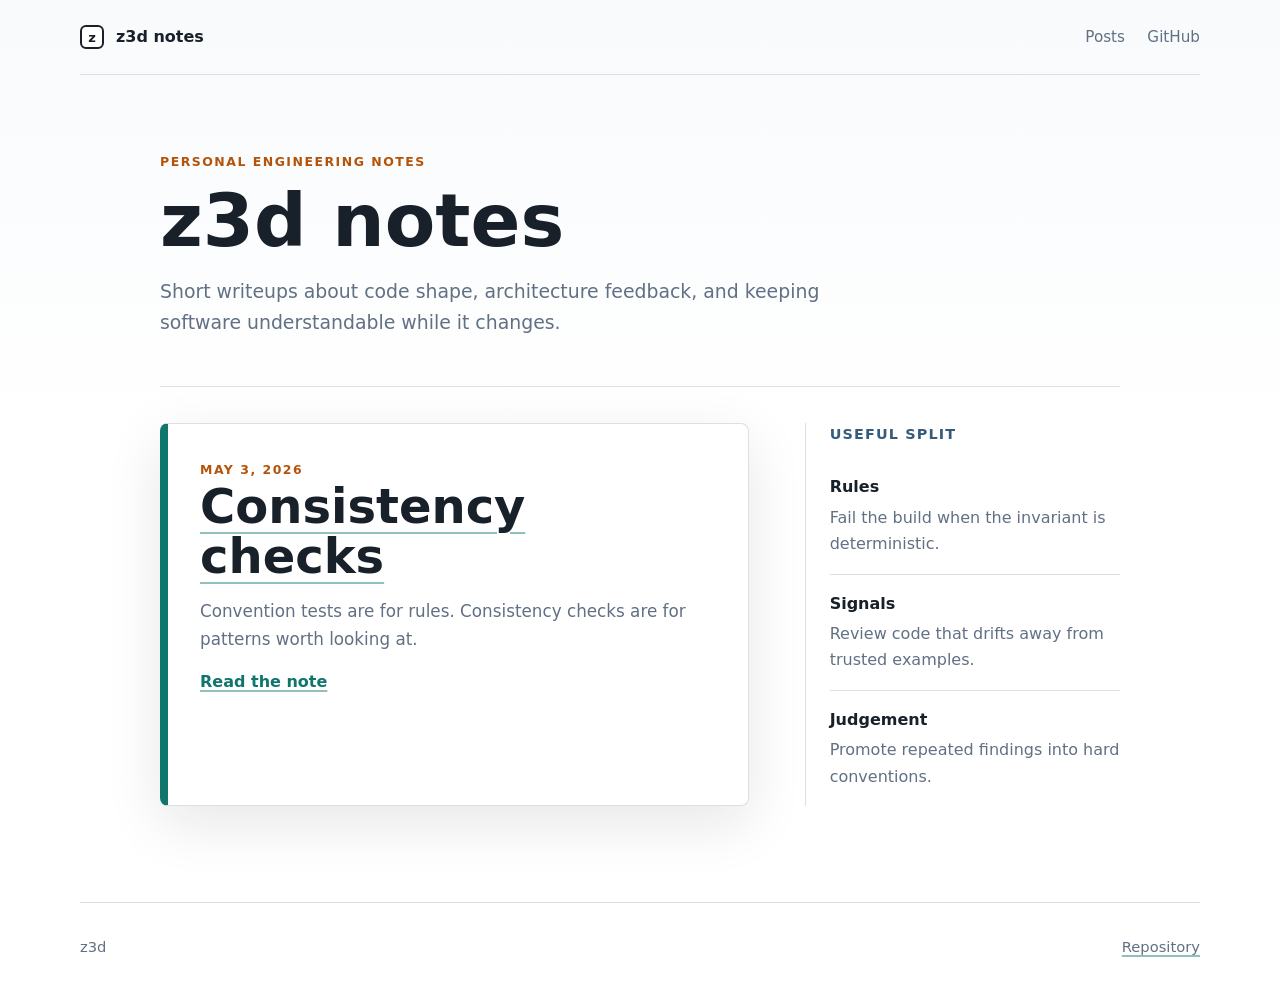
==== site/index.html @ fe7504e4 "Polish blog layout" ====
<!doctype html>
<html lang="en">
<head>
  <meta charset="utf-8">
  <meta name="viewport" content="width=device-width, initial-scale=1">
  <title>z3d notes</title>
  <meta name="description" content="Short personal engineering notes from z3d.">
  <link rel="canonical" href="https://z3d.github.io/blog/">
  <link rel="stylesheet" href="styles.css">
</head>
<body>
  <header class="site-header">
    <a class="brand" href="./" aria-label="z3d notes home">
      <span class="brand-mark" aria-hidden="true">z</span>
      <span>z3d notes</span>
    </a>
    <nav class="site-nav" aria-label="Primary">
      <a href="./" aria-current="page">Posts</a>
      <a href="https://github.com/z3d/blog">GitHub</a>
    </nav>
  </header>

  <main>
    <section class="home-intro">
      <p class="eyebrow">Personal engineering notes</p>
      <h1>z3d notes</h1>
      <p>
        Short writeups about code shape, architecture feedback, and keeping software understandable while it changes.
      </p>
    </section>

    <section class="feature-layout" aria-labelledby="latest-title">
      <article class="post-card">
        <time class="post-meta" datetime="2026-05-03">May 3, 2026</time>
        <h2 id="latest-title">
          <a href="consistency-checks/">Consistency checks</a>
        </h2>
        <p>
          Convention tests are for rules. Consistency checks are for patterns worth looking at.
        </p>
        <a class="read-link" href="consistency-checks/">Read the note</a>
      </article>

      <aside class="signal-panel" aria-label="Consistency check split">
        <p class="signal-heading">Useful split</p>
        <dl class="signal-list">
          <div>
            <dt>Rules</dt>
            <dd>Fail the build when the invariant is deterministic.</dd>
          </div>
          <div>
            <dt>Signals</dt>
            <dd>Review code that drifts away from trusted examples.</dd>
          </div>
          <div>
            <dt>Judgement</dt>
            <dd>Promote repeated findings into hard conventions.</dd>
          </div>
        </dl>
      </aside>
    </section>
  </main>

  <footer class="site-footer">
    <span>z3d</span>
    <a href="https://github.com/z3d/blog">Repository</a>
  </footer>
</body>
</html>
---- site/styles.css ----
:root {
  color-scheme: light;
  --bg: #f8fafc;
  --paper: #ffffff;
  --ink: #18202a;
  --muted: #617083;
  --line: #d8e0e8;
  --teal: #0f766e;
  --rust: #b45309;
  --gold: #b7791f;
  --blue: #355c7d;
  --soft-teal: #e4f7f4;
  --soft-rust: #fff1e7;
  --shadow: 0 18px 56px rgb(15 23 42 / 10%);
}

* {
  box-sizing: border-box;
}

html {
  background: var(--bg);
}

body {
  margin: 0;
  background: linear-gradient(180deg, var(--bg) 0%, #ffffff 44%);
  color: var(--ink);
  font-family: ui-sans-serif, system-ui, -apple-system, BlinkMacSystemFont, "Segoe UI", sans-serif;
  line-height: 1.65;
}

a {
  color: inherit;
  text-decoration-color: rgb(15 118 110 / 46%);
  text-decoration-thickness: 2px;
  text-underline-offset: 0.18em;
}

a:hover {
  color: var(--teal);
}

.site-header,
.site-footer {
  width: min(1120px, calc(100% - 32px));
  margin: 0 auto;
}

.site-header {
  display: flex;
  align-items: center;
  justify-content: space-between;
  gap: 1rem;
  padding: 24px 0;
  border-bottom: 1px solid var(--line);
}

.brand {
  display: inline-flex;
  align-items: center;
  gap: 0.75rem;
  color: var(--ink);
  font-weight: 800;
  text-decoration: none;
}

.brand-mark {
  display: grid;
  width: 24px;
  height: 24px;
  place-items: center;
  border: 2px solid var(--ink);
  border-radius: 6px;
  background: var(--paper);
  font-size: 0.82rem;
  line-height: 1;
}

.site-nav {
  display: flex;
  align-items: center;
  gap: 1.4rem;
  color: var(--muted);
  font-size: 0.95rem;
}

.site-nav a {
  text-decoration: none;
}

.home-intro,
.feature-layout {
  width: min(960px, calc(100% - 32px));
  margin: 0 auto;
}

.home-intro {
  padding: 4.8rem 0 3rem;
}

.eyebrow,
.post-meta {
  margin: 0 0 0.85rem;
  color: var(--rust);
  font-size: 0.78rem;
  font-weight: 850;
  letter-spacing: 0.12em;
  text-transform: uppercase;
}

.home-intro h1,
.article h1 {
  margin: 0;
  font-size: 4.6rem;
  font-weight: 850;
  line-height: 0.96;
  letter-spacing: 0;
}

.home-intro p:not(.eyebrow),
.dek {
  max-width: 62ch;
  margin: 1.2rem 0 0;
  color: var(--muted);
  font-size: 1.18rem;
}

.feature-layout {
  display: grid;
  grid-template-columns: minmax(0, 1.4fr) minmax(260px, 0.75fr);
  gap: 3.5rem;
  padding: 2.2rem 0 6rem;
  border-top: 1px solid var(--line);
}

.post-card {
  padding: 2rem;
  border: 1px solid var(--line);
  border-left: 8px solid var(--teal);
  border-radius: 8px;
  background: var(--paper);
  box-shadow: var(--shadow);
}

.post-card h2 {
  max-width: 16ch;
  margin: 0;
  font-size: 3rem;
  line-height: 1.04;
  letter-spacing: 0;
}

.post-card p {
  max-width: 58ch;
  margin: 1rem 0 0;
  color: var(--muted);
  font-size: 1.05rem;
}

.read-link,
.back-link {
  display: inline-block;
  margin-top: 1rem;
  color: var(--teal);
  font-weight: 850;
}

.back-link {
  margin: 0 0 2rem;
}

.signal-panel {
  align-self: stretch;
  padding-left: 1.5rem;
  border-left: 1px solid var(--line);
}

.signal-heading {
  margin: 0 0 0.75rem;
  color: var(--blue);
  font-size: 0.9rem;
  font-weight: 850;
  letter-spacing: 0.08em;
  text-transform: uppercase;
}

.signal-list {
  margin: 0;
}

.signal-list div {
  padding: 1rem 0;
  border-top: 1px solid var(--line);
}

.signal-list div:first-child {
  border-top: 0;
}

.signal-list dt {
  color: var(--ink);
  font-weight: 850;
}

.signal-list dd {
  margin: 0.25rem 0 0;
  color: var(--muted);
}

.article-shell {
  width: min(760px, calc(100% - 32px));
  margin: 0 auto;
  padding: 3rem 0 5.5rem;
}

.article-header {
  margin-bottom: 2.2rem;
}

.article h1 {
  max-width: 9ch;
  font-size: 4rem;
}

.article h2 {
  margin: 2.5rem 0 0.75rem;
  font-size: 1.65rem;
  line-height: 1.2;
  letter-spacing: 0;
}

.article h3 {
  margin: 1.6rem 0 0.5rem;
  font-size: 1.15rem;
}

.article p,
.article li {
  font-size: 1.04rem;
}

.article p,
.article ul,
.article ol,
.article blockquote,
.article pre {
  max-width: 68ch;
}

.article blockquote {
  margin: 1.8rem 0;
  padding: 1rem 1.2rem;
  border-left: 6px solid var(--rust);
  background: var(--soft-rust);
  color: #59200f;
  font-size: 1.12rem;
  font-weight: 750;
}

.article code {
  padding: 0.08rem 0.25rem;
  border-radius: 4px;
  background: var(--soft-teal);
  color: #064e48;
  font-family: ui-monospace, "SFMono-Regular", Consolas, monospace;
  font-size: 0.92em;
}

.article pre {
  overflow-x: auto;
  padding: 1rem;
  border-radius: 8px;
  background: #15212c;
  color: #ecfeff;
}

.article pre code {
  padding: 0;
  background: transparent;
  color: inherit;
}

.article-visual {
  display: grid;
  grid-template-columns: repeat(3, minmax(0, 1fr));
  gap: 10px;
  margin: 0 0 2.5rem;
  padding: 14px;
  border: 1px solid var(--line);
  border-radius: 8px;
  background:
    linear-gradient(90deg, rgb(15 118 110 / 8%) 1px, transparent 1px),
    linear-gradient(180deg, rgb(180 83 9 / 9%) 1px, transparent 1px),
    #fffdf8;
  background-size: 28px 28px;
}

.loop-node {
  display: grid;
  min-height: 96px;
  place-items: center;
  padding: 1rem;
  border-radius: 8px;
  color: #fff;
  font-weight: 850;
  line-height: 1.2;
  text-align: center;
}

.node-rule {
  background: var(--teal);
}

.node-signal {
  background: var(--gold);
}

.node-review {
  background: var(--blue);
}

.redirect-page {
  width: min(680px, calc(100% - 32px));
  margin: 0 auto;
  padding: 4rem 0;
}

.redirect-page h1 {
  margin: 0 0 1rem;
  font-size: 2rem;
  line-height: 1.2;
}

.site-footer {
  display: flex;
  align-items: center;
  justify-content: space-between;
  gap: 1rem;
  padding: 32px 0 44px;
  border-top: 1px solid var(--line);
  color: var(--muted);
  font-size: 0.92rem;
}

@media (max-width: 820px) {
  .site-header,
  .site-footer {
    align-items: flex-start;
    flex-direction: column;
  }

  .home-intro {
    padding: 3.8rem 0 2.4rem;
  }

  .home-intro h1 {
    font-size: 3.4rem;
  }

  .feature-layout {
    grid-template-columns: 1fr;
    gap: 2rem;
  }

  .post-card h2 {
    font-size: 2.35rem;
  }

  .signal-panel {
    padding: 1.2rem 0 0;
    border-top: 1px solid var(--line);
    border-left: 0;
  }

  .article h1 {
    font-size: 3.2rem;
  }
}

@media (max-width: 520px) {
  .site-header,
  .site-footer,
  .home-intro,
  .feature-layout,
  .article-shell,
  .redirect-page {
    width: min(100% - 24px, 1120px);
  }

  .home-intro {
    padding: 3rem 0 2rem;
  }

  .home-intro h1 {
    font-size: 2.6rem;
  }

  .home-intro p:not(.eyebrow),
  .dek {
    font-size: 1.05rem;
  }

  .post-card {
    padding: 1.25rem;
  }

  .post-card h2 {
    font-size: 2rem;
  }

  .article h1 {
    font-size: 2.6rem;
  }

  .article-visual {
    grid-template-columns: 1fr;
  }
}
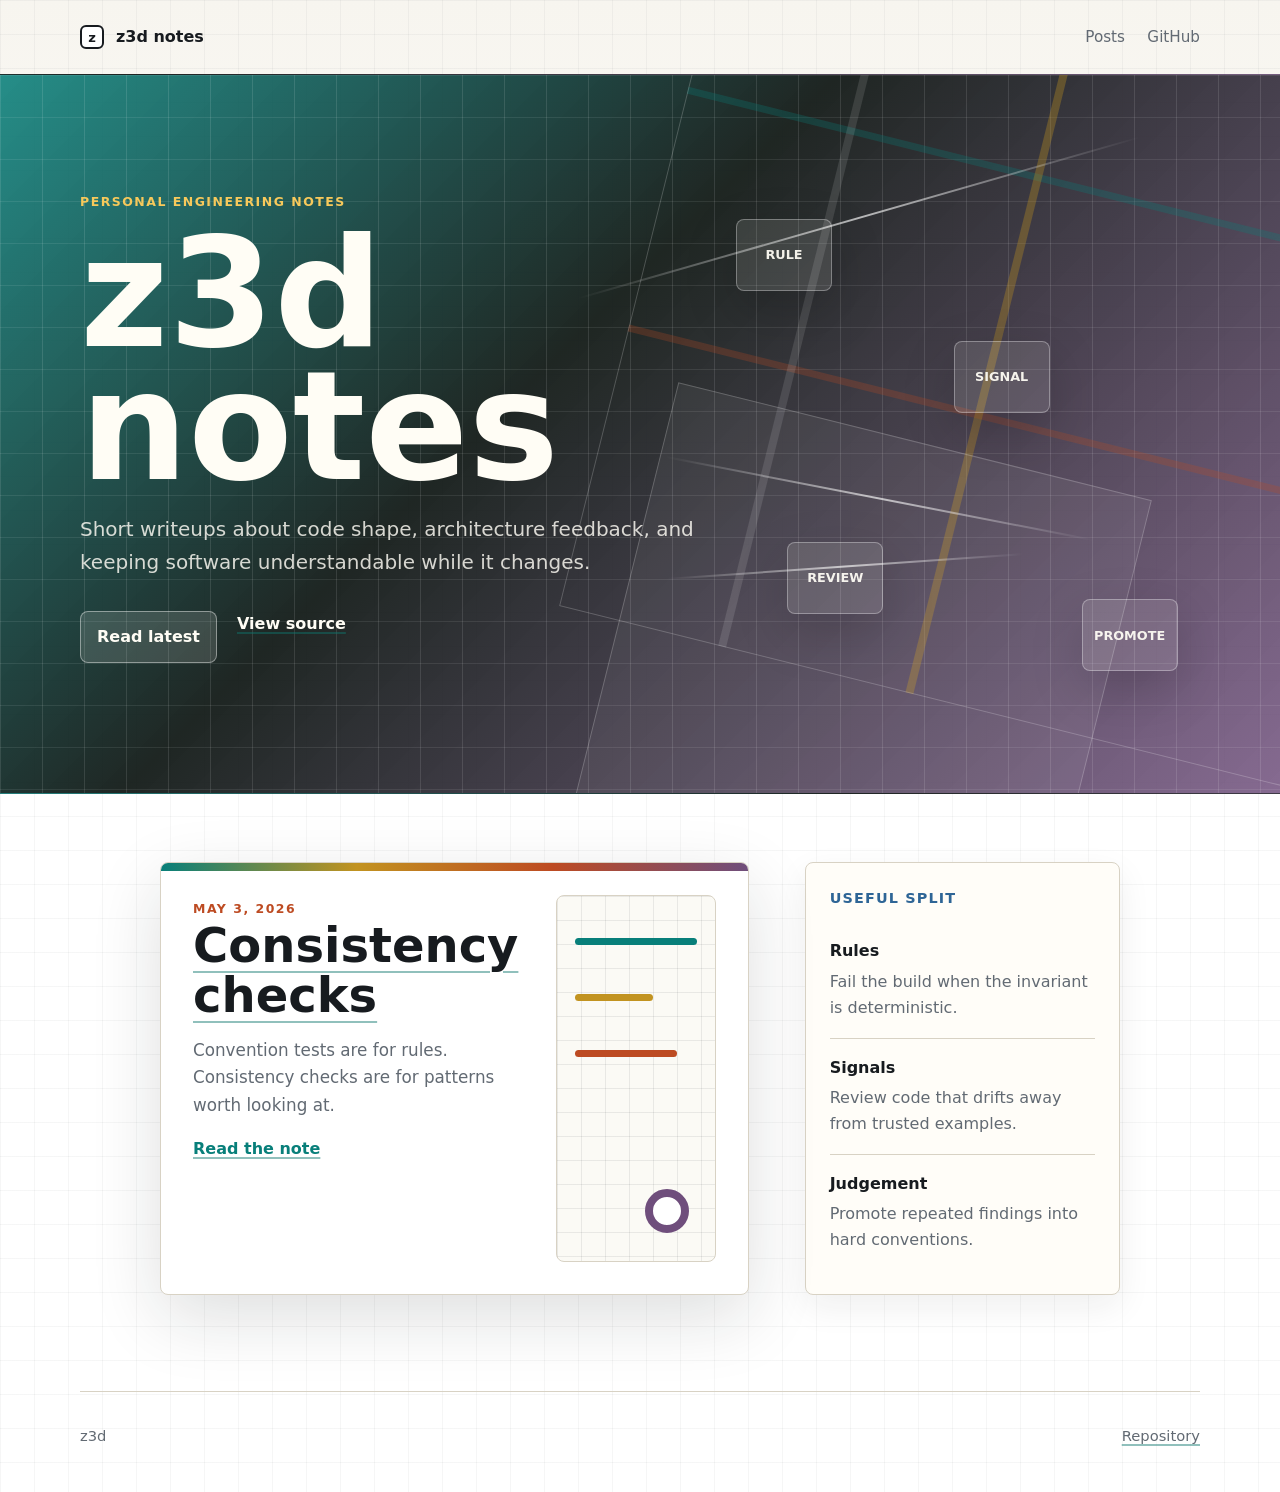
==== commit 7ead3320: "Make blog design richer" ====
--- a/site/index.html
+++ b/site/index.html
@@ -21,24 +21,47 @@
   </header>
 
   <main>
-    <section class="home-intro">
-      <p class="eyebrow">Personal engineering notes</p>
-      <h1>z3d notes</h1>
-      <p>
-        Short writeups about code shape, architecture feedback, and keeping software understandable while it changes.
-      </p>
+    <section class="home-hero">
+      <div class="hero-scene" aria-hidden="true">
+        <div class="trace trace-a"></div>
+        <div class="trace trace-b"></div>
+        <div class="trace trace-c"></div>
+        <span class="scene-node node-a">rule</span>
+        <span class="scene-node node-b">signal</span>
+        <span class="scene-node node-c">review</span>
+        <span class="scene-node node-d">promote</span>
+      </div>
+      <div class="hero-copy">
+        <p class="eyebrow">Personal engineering notes</p>
+        <h1>z3d notes</h1>
+        <p>
+          Short writeups about code shape, architecture feedback, and keeping software understandable while it changes.
+        </p>
+        <div class="hero-actions" aria-label="Featured links">
+          <a class="primary-link" href="consistency-checks/">Read latest</a>
+          <a href="https://github.com/z3d/blog">View source</a>
+        </div>
+      </div>
     </section>
 
     <section class="feature-layout" aria-labelledby="latest-title">
       <article class="post-card">
-        <time class="post-meta" datetime="2026-05-03">May 3, 2026</time>
-        <h2 id="latest-title">
-          <a href="consistency-checks/">Consistency checks</a>
-        </h2>
-        <p>
-          Convention tests are for rules. Consistency checks are for patterns worth looking at.
-        </p>
-        <a class="read-link" href="consistency-checks/">Read the note</a>
+        <div class="post-card-content">
+          <time class="post-meta" datetime="2026-05-03">May 3, 2026</time>
+          <h2 id="latest-title">
+            <a href="consistency-checks/">Consistency checks</a>
+          </h2>
+          <p>
+            Convention tests are for rules. Consistency checks are for patterns worth looking at.
+          </p>
+          <a class="read-link" href="consistency-checks/">Read the note</a>
+        </div>
+        <div class="post-meter" aria-hidden="true">
+          <span class="meter-line meter-strong"></span>
+          <span class="meter-line meter-soft"></span>
+          <span class="meter-line meter-warn"></span>
+          <span class="meter-dot"></span>
+        </div>
       </article>
 
       <aside class="signal-panel" aria-label="Consistency check split">
--- a/site/styles.css
+++ b/site/styles.css
@@ -1,17 +1,19 @@
 :root {
   color-scheme: light;
-  --bg: #f8fafc;
+  --bg: #f7f5ef;
   --paper: #ffffff;
-  --ink: #18202a;
-  --muted: #617083;
-  --line: #d8e0e8;
-  --teal: #0f766e;
-  --rust: #b45309;
-  --gold: #b7791f;
-  --blue: #355c7d;
+  --ink: #171b1f;
+  --muted: #626a73;
+  --line: #d8d2c4;
+  --teal: #087f7a;
+  --rust: #bd4b22;
+  --gold: #c29320;
+  --blue: #2e6596;
+  --plum: #6f4e7c;
+  --night: #111916;
   --soft-teal: #e4f7f4;
   --soft-rust: #fff1e7;
-  --shadow: 0 18px 56px rgb(15 23 42 / 10%);
+  --shadow: 0 22px 70px rgb(23 27 31 / 14%);
 }
 
 * {
@@ -24,7 +26,11 @@
 
 body {
   margin: 0;
-  background: linear-gradient(180deg, var(--bg) 0%, #ffffff 44%);
+  background:
+    linear-gradient(90deg, rgb(23 27 31 / 4%) 1px, transparent 1px),
+    linear-gradient(180deg, rgb(23 27 31 / 4%) 1px, transparent 1px),
+    linear-gradient(180deg, var(--bg) 0%, #fff 52%);
+  background-size: 34px 34px, 34px 34px, auto;
   color: var(--ink);
   font-family: ui-sans-serif, system-ui, -apple-system, BlinkMacSystemFont, "Segoe UI", sans-serif;
   line-height: 1.65;
@@ -53,7 +59,6 @@
   justify-content: space-between;
   gap: 1rem;
   padding: 24px 0;
-  border-bottom: 1px solid var(--line);
 }
 
 .brand {
@@ -89,14 +94,128 @@
   text-decoration: none;
 }
 
-.home-intro,
 .feature-layout {
   width: min(960px, calc(100% - 32px));
   margin: 0 auto;
 }
 
-.home-intro {
-  padding: 4.8rem 0 3rem;
+.home-hero {
+  position: relative;
+  isolation: isolate;
+  min-height: min(720px, calc(100vh - 84px));
+  overflow: hidden;
+  border-top: 1px solid rgb(23 27 31 / 14%);
+  border-bottom: 1px solid rgb(23 27 31 / 14%);
+  background:
+    linear-gradient(135deg, rgb(8 127 122 / 88%) 0%, rgb(17 25 22 / 94%) 42%, rgb(111 78 124 / 84%) 100%);
+  color: #fffdf5;
+}
+
+.hero-scene {
+  position: absolute;
+  inset: 0;
+  z-index: -1;
+  opacity: 0.95;
+  background:
+    linear-gradient(90deg, rgb(255 255 255 / 12%) 1px, transparent 1px),
+    linear-gradient(180deg, rgb(255 255 255 / 9%) 1px, transparent 1px);
+  background-size: 42px 42px;
+}
+
+.hero-scene::before,
+.hero-scene::after {
+  position: absolute;
+  content: "";
+  inset: auto 0 12% auto;
+  width: min(58vw, 760px);
+  height: min(58vw, 760px);
+  border: 1px solid rgb(255 255 255 / 22%);
+  transform: rotate(14deg);
+}
+
+.hero-scene::before {
+  right: -8%;
+  background:
+    linear-gradient(90deg, transparent 0 22%, rgb(255 255 255 / 12%) 22% 23%, transparent 23% 48%, rgb(194 147 32 / 36%) 48% 49%, transparent 49%),
+    linear-gradient(180deg, transparent 0 28%, rgb(8 127 122 / 30%) 28% 29%, transparent 29% 61%, rgb(189 75 34 / 28%) 61% 62%, transparent 62%);
+}
+
+.hero-scene::after {
+  right: 14%;
+  bottom: -18%;
+  width: min(38vw, 520px);
+  height: min(38vw, 520px);
+  background: rgb(255 255 255 / 6%);
+}
+
+.hero-copy {
+  width: min(1120px, calc(100% - 32px));
+  margin: 0 auto;
+  padding: clamp(5rem, 13vh, 8rem) 0 clamp(4rem, 12vh, 7rem);
+}
+
+.trace {
+  position: absolute;
+  height: 2px;
+  transform-origin: left center;
+  background: linear-gradient(90deg, transparent, rgb(255 255 255 / 70%), transparent);
+}
+
+.trace-a {
+  right: 9%;
+  top: 31%;
+  width: 46%;
+  transform: rotate(-16deg);
+}
+
+.trace-b {
+  right: 14%;
+  top: 53%;
+  width: 34%;
+  transform: rotate(11deg);
+}
+
+.trace-c {
+  right: 20%;
+  top: 70%;
+  width: 28%;
+  transform: rotate(-4deg);
+}
+
+.scene-node {
+  position: absolute;
+  display: grid;
+  min-width: 96px;
+  min-height: 72px;
+  place-items: center;
+  border: 1px solid rgb(255 255 255 / 34%);
+  border-radius: 8px;
+  background: rgb(255 253 245 / 12%);
+  box-shadow: 0 18px 52px rgb(0 0 0 / 18%);
+  color: #fffdf5;
+  font-size: 0.8rem;
+  font-weight: 850;
+  text-transform: uppercase;
+}
+
+.node-a {
+  right: 35%;
+  top: 20%;
+}
+
+.node-b {
+  right: 18%;
+  top: 37%;
+}
+
+.node-c {
+  right: 31%;
+  bottom: 25%;
+}
+
+.node-d {
+  right: 8%;
+  bottom: 17%;
 }
 
 .eyebrow,
@@ -109,7 +228,7 @@
   text-transform: uppercase;
 }
 
-.home-intro h1,
+.hero-copy h1,
 .article h1 {
   margin: 0;
   font-size: 4.6rem;
@@ -118,7 +237,17 @@
   letter-spacing: 0;
 }
 
-.home-intro p:not(.eyebrow),
+.hero-copy h1 {
+  max-width: 7ch;
+  font-size: clamp(4rem, 12vw, 9.5rem);
+  line-height: 0.88;
+}
+
+.hero-copy .eyebrow {
+  color: #f7c95b;
+}
+
+.hero-copy p:not(.eyebrow),
 .dek {
   max-width: 62ch;
   margin: 1.2rem 0 0;
@@ -126,21 +255,58 @@
   font-size: 1.18rem;
 }
 
+.hero-copy p:not(.eyebrow) {
+  max-width: 54ch;
+  color: rgb(255 253 245 / 82%);
+  font-size: 1.25rem;
+}
+
+.hero-actions {
+  display: flex;
+  flex-wrap: wrap;
+  gap: 0.8rem 1.25rem;
+  margin-top: 2rem;
+  font-weight: 850;
+}
+
+.hero-actions a {
+  color: #fffdf5;
+}
+
+.primary-link {
+  padding: 0.72rem 1rem;
+  border: 1px solid rgb(255 255 255 / 42%);
+  border-radius: 8px;
+  background: rgb(255 253 245 / 14%);
+  text-decoration: none;
+}
+
 .feature-layout {
   display: grid;
   grid-template-columns: minmax(0, 1.4fr) minmax(260px, 0.75fr);
   gap: 3.5rem;
-  padding: 2.2rem 0 6rem;
-  border-top: 1px solid var(--line);
+  padding: 4.2rem 0 6rem;
 }
 
 .post-card {
+  position: relative;
+  display: grid;
+  grid-template-columns: minmax(0, 1fr) minmax(160px, 0.42fr);
+  gap: 2rem;
+  overflow: hidden;
   padding: 2rem;
   border: 1px solid var(--line);
-  border-left: 8px solid var(--teal);
   border-radius: 8px;
   background: var(--paper);
   box-shadow: var(--shadow);
+}
+
+.post-card::before {
+  position: absolute;
+  content: "";
+  inset: 0 0 auto;
+  height: 8px;
+  background: linear-gradient(90deg, var(--teal), var(--gold), var(--rust), var(--plum));
 }
 
 .post-card h2 {
@@ -158,6 +324,54 @@
   font-size: 1.05rem;
 }
 
+.post-meter {
+  position: relative;
+  min-height: 220px;
+  border: 1px solid var(--line);
+  border-radius: 8px;
+  background:
+    linear-gradient(90deg, rgb(23 27 31 / 8%) 1px, transparent 1px),
+    linear-gradient(180deg, rgb(23 27 31 / 8%) 1px, transparent 1px),
+    #fbfaf5;
+  background-size: 24px 24px;
+}
+
+.meter-line {
+  position: absolute;
+  left: 18px;
+  right: 18px;
+  height: 7px;
+  border-radius: 999px;
+}
+
+.meter-strong {
+  top: 42px;
+  background: var(--teal);
+}
+
+.meter-soft {
+  top: 98px;
+  right: 62px;
+  background: var(--gold);
+}
+
+.meter-warn {
+  top: 154px;
+  right: 38px;
+  background: var(--rust);
+}
+
+.meter-dot {
+  position: absolute;
+  right: 26px;
+  bottom: 28px;
+  width: 44px;
+  height: 44px;
+  border: 8px solid var(--plum);
+  border-radius: 50%;
+  background: #fff;
+}
+
 .read-link,
 .back-link {
   display: inline-block;
@@ -172,8 +386,11 @@
 
 .signal-panel {
   align-self: stretch;
-  padding-left: 1.5rem;
-  border-left: 1px solid var(--line);
+  padding: 1.5rem;
+  border: 1px solid var(--line);
+  border-radius: 8px;
+  background: #fffdf8;
+  box-shadow: 0 12px 34px rgb(23 27 31 / 7%);
 }
 
 .signal-heading {
@@ -209,18 +426,26 @@
 }
 
 .article-shell {
-  width: min(760px, calc(100% - 32px));
+  width: min(920px, calc(100% - 32px));
   margin: 0 auto;
   padding: 3rem 0 5.5rem;
 }
 
+.article {
+  padding: clamp(1.2rem, 4vw, 3rem);
+  border: 1px solid var(--line);
+  border-radius: 8px;
+  background: rgb(255 255 255 / 92%);
+  box-shadow: var(--shadow);
+}
+
 .article-header {
   margin-bottom: 2.2rem;
 }
 
 .article h1 {
-  max-width: 9ch;
-  font-size: 4rem;
+  max-width: 10ch;
+  font-size: clamp(3.2rem, 9vw, 6.5rem);
 }
 
 .article h2 {
@@ -286,26 +511,51 @@
   grid-template-columns: repeat(3, minmax(0, 1fr));
   gap: 10px;
   margin: 0 0 2.5rem;
-  padding: 14px;
+  padding: 44px 14px 14px;
   border: 1px solid var(--line);
   border-radius: 8px;
   background:
-    linear-gradient(90deg, rgb(15 118 110 / 8%) 1px, transparent 1px),
-    linear-gradient(180deg, rgb(180 83 9 / 9%) 1px, transparent 1px),
-    #fffdf8;
+    linear-gradient(90deg, rgb(23 27 31 / 8%) 1px, transparent 1px),
+    linear-gradient(180deg, rgb(23 27 31 / 8%) 1px, transparent 1px),
+    linear-gradient(135deg, #fffdf8 0%, #f5efe3 100%);
   background-size: 28px 28px;
+  position: relative;
+}
+
+.article-visual figcaption {
+  position: absolute;
+  top: 14px;
+  left: 14px;
+  margin: 0;
+  color: var(--muted);
+  font-size: 0.78rem;
+  font-weight: 850;
+  letter-spacing: 0.1em;
+  text-transform: uppercase;
 }
 
 .loop-node {
   display: grid;
-  min-height: 96px;
+  min-height: 118px;
+  align-content: center;
+  justify-items: start;
+  padding: 1rem;
+  border-radius: 8px;
+  color: #fff;
+  font-weight: 850;
+  line-height: 1.2;
+  text-align: left;
+}
+
+.loop-node span {
+  display: grid;
+  width: 28px;
+  height: 28px;
+  margin-bottom: 1rem;
   place-items: center;
-  padding: 1rem;
-  border-radius: 8px;
-  color: #fff;
-  font-weight: 850;
-  line-height: 1.2;
-  text-align: center;
+  border: 1px solid rgb(255 255 255 / 58%);
+  border-radius: 50%;
+  font-size: 0.8rem;
 }
 
 .node-rule {
@@ -350,11 +600,7 @@
     flex-direction: column;
   }
 
-  .home-intro {
-    padding: 3.8rem 0 2.4rem;
-  }
-
-  .home-intro h1 {
+  .hero-copy h1 {
     font-size: 3.4rem;
   }
 
@@ -370,7 +616,11 @@
   .signal-panel {
     padding: 1.2rem 0 0;
     border-top: 1px solid var(--line);
+    border-right: 0;
+    border-bottom: 0;
     border-left: 0;
+    box-shadow: none;
+    background: transparent;
   }
 
   .article h1 {
@@ -381,26 +631,45 @@
 @media (max-width: 520px) {
   .site-header,
   .site-footer,
-  .home-intro,
   .feature-layout,
   .article-shell,
   .redirect-page {
     width: min(100% - 24px, 1120px);
   }
 
-  .home-intro {
-    padding: 3rem 0 2rem;
-  }
-
-  .home-intro h1 {
+  .home-hero {
+    min-height: auto;
+  }
+
+  .hero-copy {
+    padding: 4rem 0;
+  }
+
+  .hero-copy h1 {
     font-size: 2.6rem;
   }
 
-  .home-intro p:not(.eyebrow),
+  .hero-copy p:not(.eyebrow),
   .dek {
     font-size: 1.05rem;
   }
 
+  .scene-node {
+    opacity: 0.14;
+  }
+
+  .trace {
+    opacity: 0.42;
+  }
+
+  .post-card {
+    grid-template-columns: 1fr;
+  }
+
+  .feature-layout {
+    padding-bottom: 4rem;
+  }
+
   .post-card {
     padding: 1.25rem;
   }
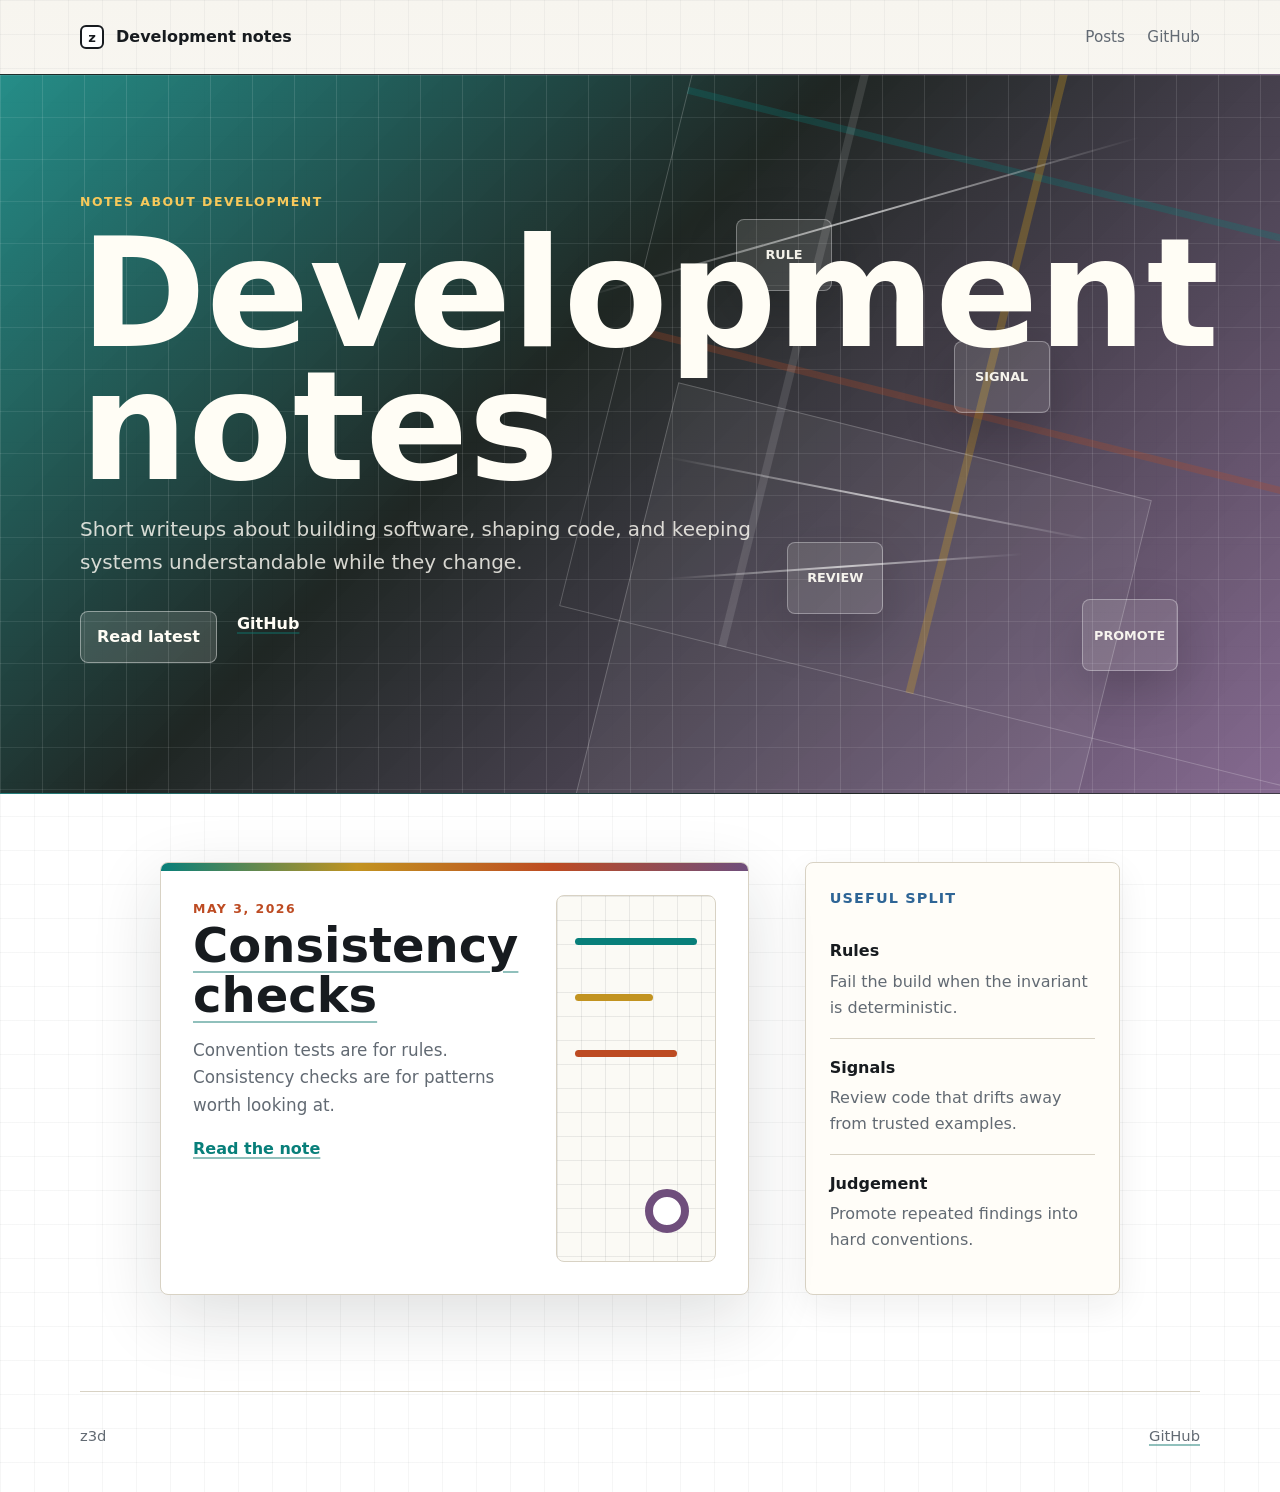
==== commit b51ef719: "Update development notes branding" ====
--- a/site/index.html
+++ b/site/index.html
@@ -3,20 +3,20 @@
 <head>
   <meta charset="utf-8">
   <meta name="viewport" content="width=device-width, initial-scale=1">
-  <title>z3d notes</title>
-  <meta name="description" content="Short personal engineering notes from z3d.">
+  <title>Development notes</title>
+  <meta name="description" content="Notes about development from z3d.">
   <link rel="canonical" href="https://z3d.github.io/blog/">
   <link rel="stylesheet" href="styles.css">
 </head>
 <body>
   <header class="site-header">
-    <a class="brand" href="./" aria-label="z3d notes home">
+    <a class="brand" href="./" aria-label="Development notes home">
       <span class="brand-mark" aria-hidden="true">z</span>
-      <span>z3d notes</span>
+      <span>Development notes</span>
     </a>
     <nav class="site-nav" aria-label="Primary">
       <a href="./" aria-current="page">Posts</a>
-      <a href="https://github.com/z3d/blog">GitHub</a>
+      <a href="https://github.com/z3d">GitHub</a>
     </nav>
   </header>
 
@@ -32,14 +32,14 @@
         <span class="scene-node node-d">promote</span>
       </div>
       <div class="hero-copy">
-        <p class="eyebrow">Personal engineering notes</p>
-        <h1>z3d notes</h1>
+        <p class="eyebrow">Notes about development</p>
+        <h1>Development notes</h1>
         <p>
-          Short writeups about code shape, architecture feedback, and keeping software understandable while it changes.
+          Short writeups about building software, shaping code, and keeping systems understandable while they change.
         </p>
         <div class="hero-actions" aria-label="Featured links">
           <a class="primary-link" href="consistency-checks/">Read latest</a>
-          <a href="https://github.com/z3d/blog">View source</a>
+          <a href="https://github.com/z3d">GitHub</a>
         </div>
       </div>
     </section>
@@ -86,7 +86,7 @@
 
   <footer class="site-footer">
     <span>z3d</span>
-    <a href="https://github.com/z3d/blog">Repository</a>
+    <a href="https://github.com/z3d">GitHub</a>
   </footer>
 </body>
 </html>
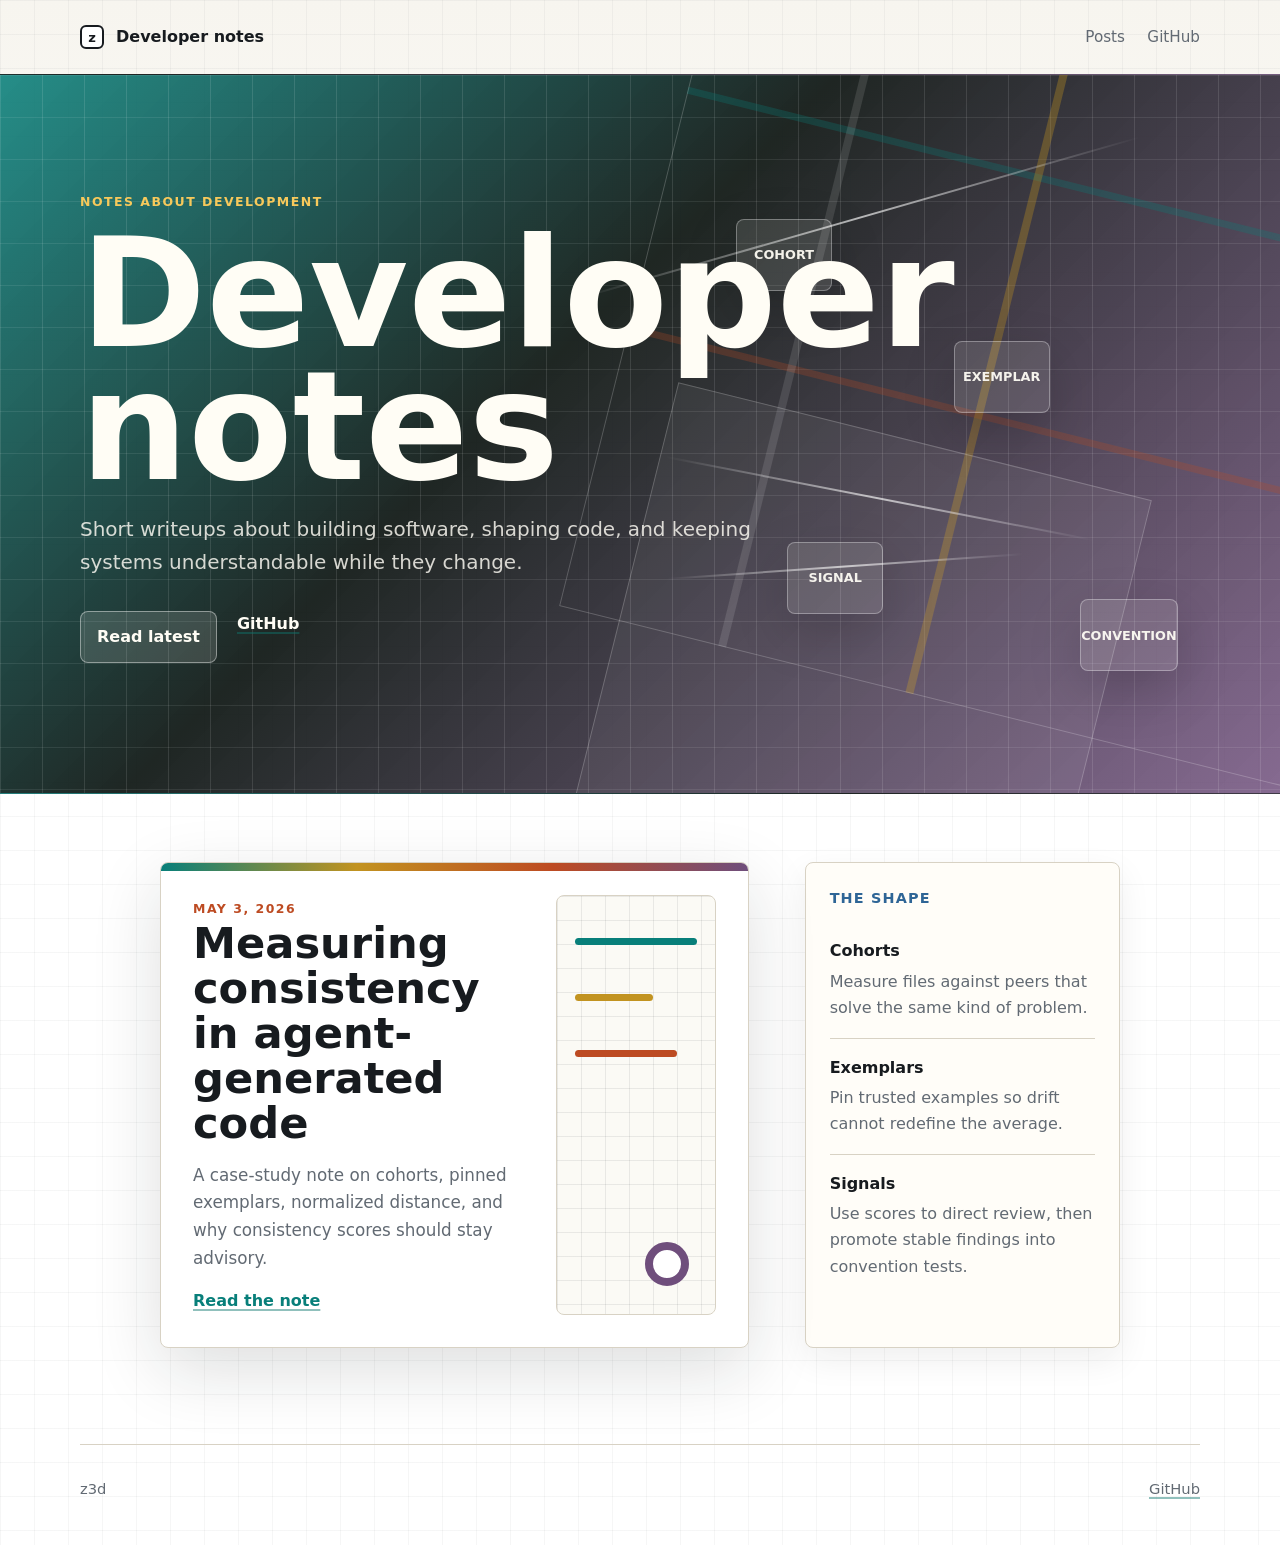
==== commit 62e23ae6: "Deepen consistency article" ====
--- a/site/index.html
+++ b/site/index.html
@@ -3,16 +3,17 @@
 <head>
   <meta charset="utf-8">
   <meta name="viewport" content="width=device-width, initial-scale=1">
-  <title>Development notes</title>
-  <meta name="description" content="Notes about development from z3d.">
+  <title>Developer notes</title>
+  <meta name="description" content="Developer notes by z3d.">
+  <meta name="author" content="z3d">
   <link rel="canonical" href="https://z3d.github.io/blog/">
   <link rel="stylesheet" href="styles.css">
 </head>
 <body>
   <header class="site-header">
-    <a class="brand" href="./" aria-label="Development notes home">
+    <a class="brand" href="./" aria-label="Developer notes home">
       <span class="brand-mark" aria-hidden="true">z</span>
-      <span>Development notes</span>
+      <span>Developer notes</span>
     </a>
     <nav class="site-nav" aria-label="Primary">
       <a href="./" aria-current="page">Posts</a>
@@ -26,14 +27,14 @@
         <div class="trace trace-a"></div>
         <div class="trace trace-b"></div>
         <div class="trace trace-c"></div>
-        <span class="scene-node node-a">rule</span>
-        <span class="scene-node node-b">signal</span>
-        <span class="scene-node node-c">review</span>
-        <span class="scene-node node-d">promote</span>
+        <span class="scene-node node-a">cohort</span>
+        <span class="scene-node node-b">exemplar</span>
+        <span class="scene-node node-c">signal</span>
+        <span class="scene-node node-d">convention</span>
       </div>
       <div class="hero-copy">
         <p class="eyebrow">Notes about development</p>
-        <h1>Development notes</h1>
+        <h1>Developer notes</h1>
         <p>
           Short writeups about building software, shaping code, and keeping systems understandable while they change.
         </p>
@@ -49,10 +50,10 @@
         <div class="post-card-content">
           <time class="post-meta" datetime="2026-05-03">May 3, 2026</time>
           <h2 id="latest-title">
-            <a href="consistency-checks/">Consistency checks</a>
+            <a href="consistency-checks/">Measuring consistency in agent-generated code</a>
           </h2>
           <p>
-            Convention tests are for rules. Consistency checks are for patterns worth looking at.
+            A case-study note on cohorts, pinned exemplars, normalized distance, and why consistency scores should stay advisory.
           </p>
           <a class="read-link" href="consistency-checks/">Read the note</a>
         </div>
@@ -64,20 +65,20 @@
         </div>
       </article>
 
-      <aside class="signal-panel" aria-label="Consistency check split">
-        <p class="signal-heading">Useful split</p>
+      <aside class="signal-panel" aria-label="Consistency measurement outline">
+        <p class="signal-heading">The shape</p>
         <dl class="signal-list">
           <div>
-            <dt>Rules</dt>
-            <dd>Fail the build when the invariant is deterministic.</dd>
+            <dt>Cohorts</dt>
+            <dd>Measure files against peers that solve the same kind of problem.</dd>
+          </div>
+          <div>
+            <dt>Exemplars</dt>
+            <dd>Pin trusted examples so drift cannot redefine the average.</dd>
           </div>
           <div>
             <dt>Signals</dt>
-            <dd>Review code that drifts away from trusted examples.</dd>
-          </div>
-          <div>
-            <dt>Judgement</dt>
-            <dd>Promote repeated findings into hard conventions.</dd>
+            <dd>Use scores to direct review, then promote stable findings into convention tests.</dd>
           </div>
         </dl>
       </aside>
--- a/site/styles.css
+++ b/site/styles.css
@@ -238,7 +238,7 @@
 }
 
 .hero-copy h1 {
-  max-width: 7ch;
+  max-width: 8ch;
   font-size: clamp(4rem, 12vw, 9.5rem);
   line-height: 0.88;
 }
@@ -310,11 +310,15 @@
 }
 
 .post-card h2 {
-  max-width: 16ch;
+  max-width: 18ch;
   margin: 0;
-  font-size: 3rem;
+  font-size: 2.7rem;
   line-height: 1.04;
   letter-spacing: 0;
+}
+
+.post-card h2 a {
+  text-decoration: none;
 }
 
 .post-card p {
@@ -444,8 +448,8 @@
 }
 
 .article h1 {
-  max-width: 10ch;
-  font-size: clamp(3.2rem, 9vw, 6.5rem);
+  max-width: 12ch;
+  font-size: clamp(2.85rem, 7vw, 5.4rem);
 }
 
 .article h2 {
@@ -456,8 +460,9 @@
 }
 
 .article h3 {
-  margin: 1.6rem 0 0.5rem;
-  font-size: 1.15rem;
+  margin: 1.8rem 0 0.5rem;
+  font-size: 1.22rem;
+  line-height: 1.25;
 }
 
 .article p,
@@ -471,6 +476,21 @@
 .article blockquote,
 .article pre {
   max-width: 68ch;
+}
+
+.byline {
+  margin: 1rem 0 0;
+  color: var(--muted);
+  font-size: 0.95rem;
+  font-weight: 750;
+}
+
+.source-note {
+  margin-top: 2.5rem;
+  padding-top: 1.4rem;
+  border-top: 1px solid var(--line);
+  color: var(--muted);
+  font-size: 0.96rem;
 }
 
 .article blockquote {
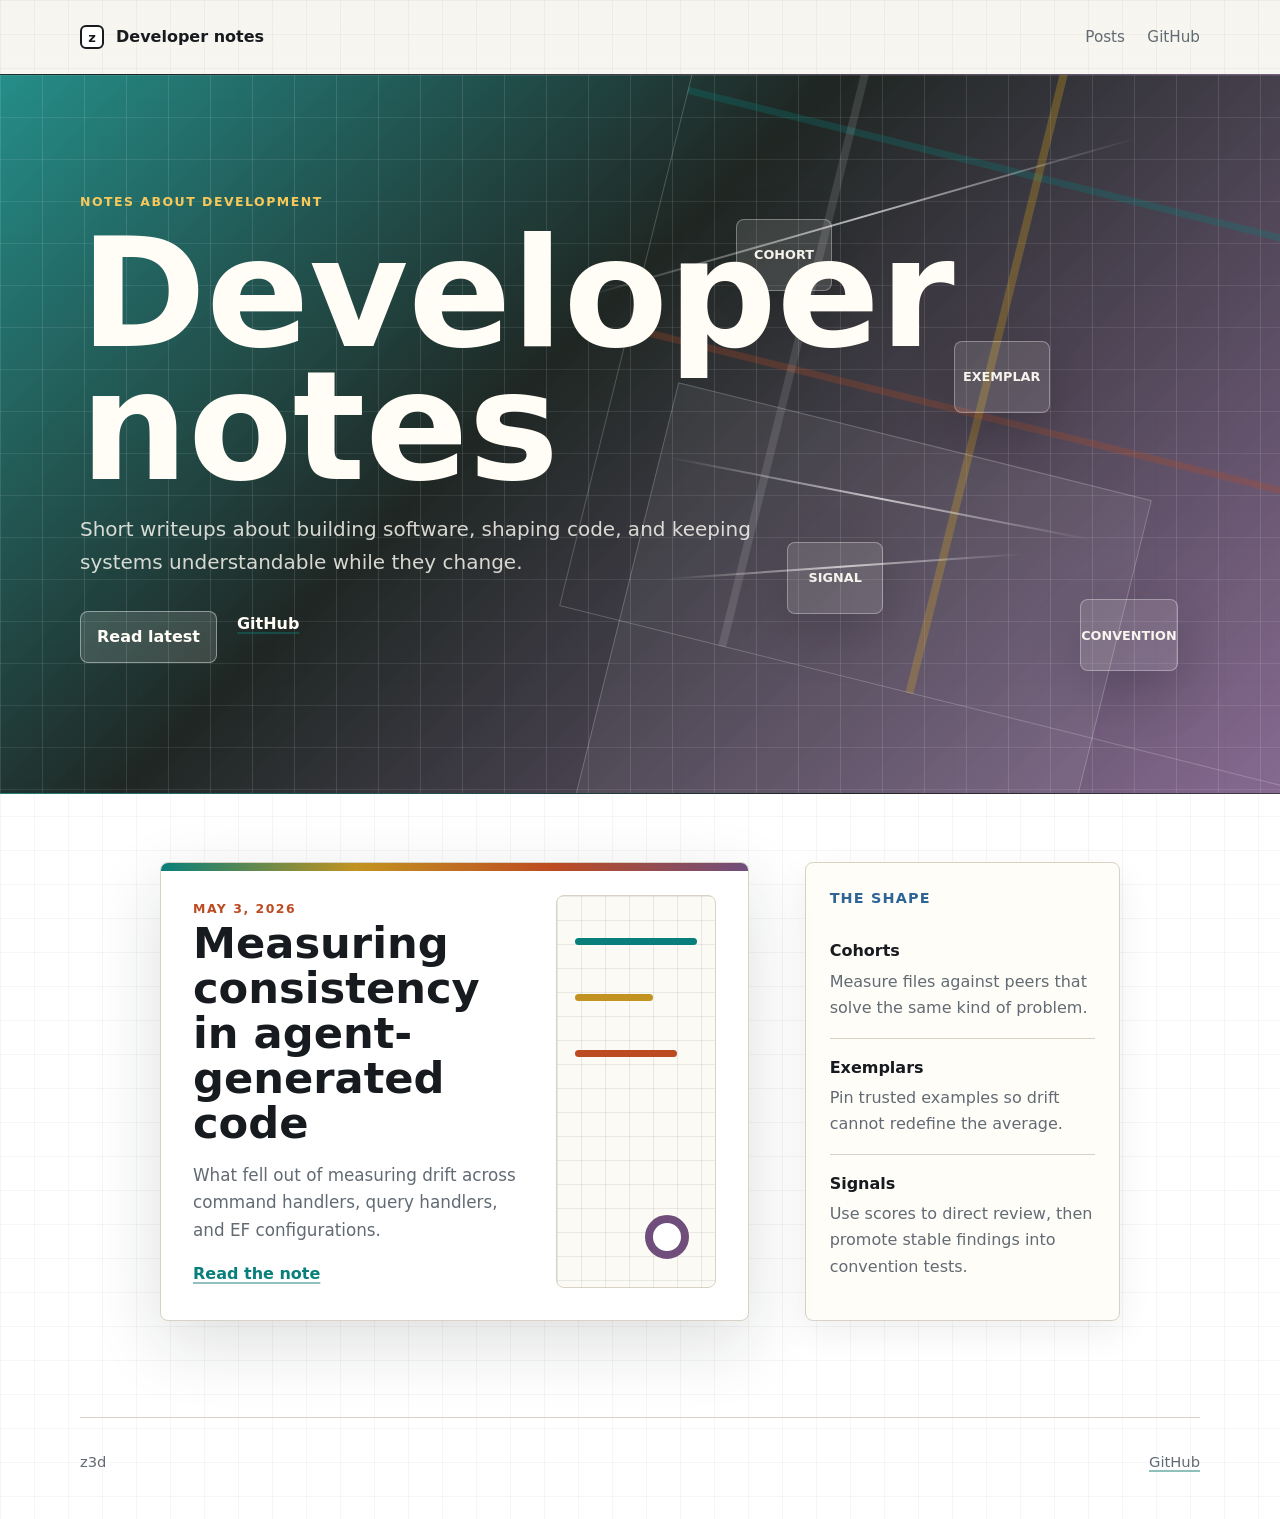
==== commit 4b5ef7e8: "Make consistency article voice less mechanical" ====
--- a/site/index.html
+++ b/site/index.html
@@ -53,7 +53,7 @@
             <a href="consistency-checks/">Measuring consistency in agent-generated code</a>
           </h2>
           <p>
-            A case-study note on cohorts, pinned exemplars, normalized distance, and why consistency scores should stay advisory.
+            What fell out of measuring drift across command handlers, query handlers, and EF configurations.
           </p>
           <a class="read-link" href="consistency-checks/">Read the note</a>
         </div>
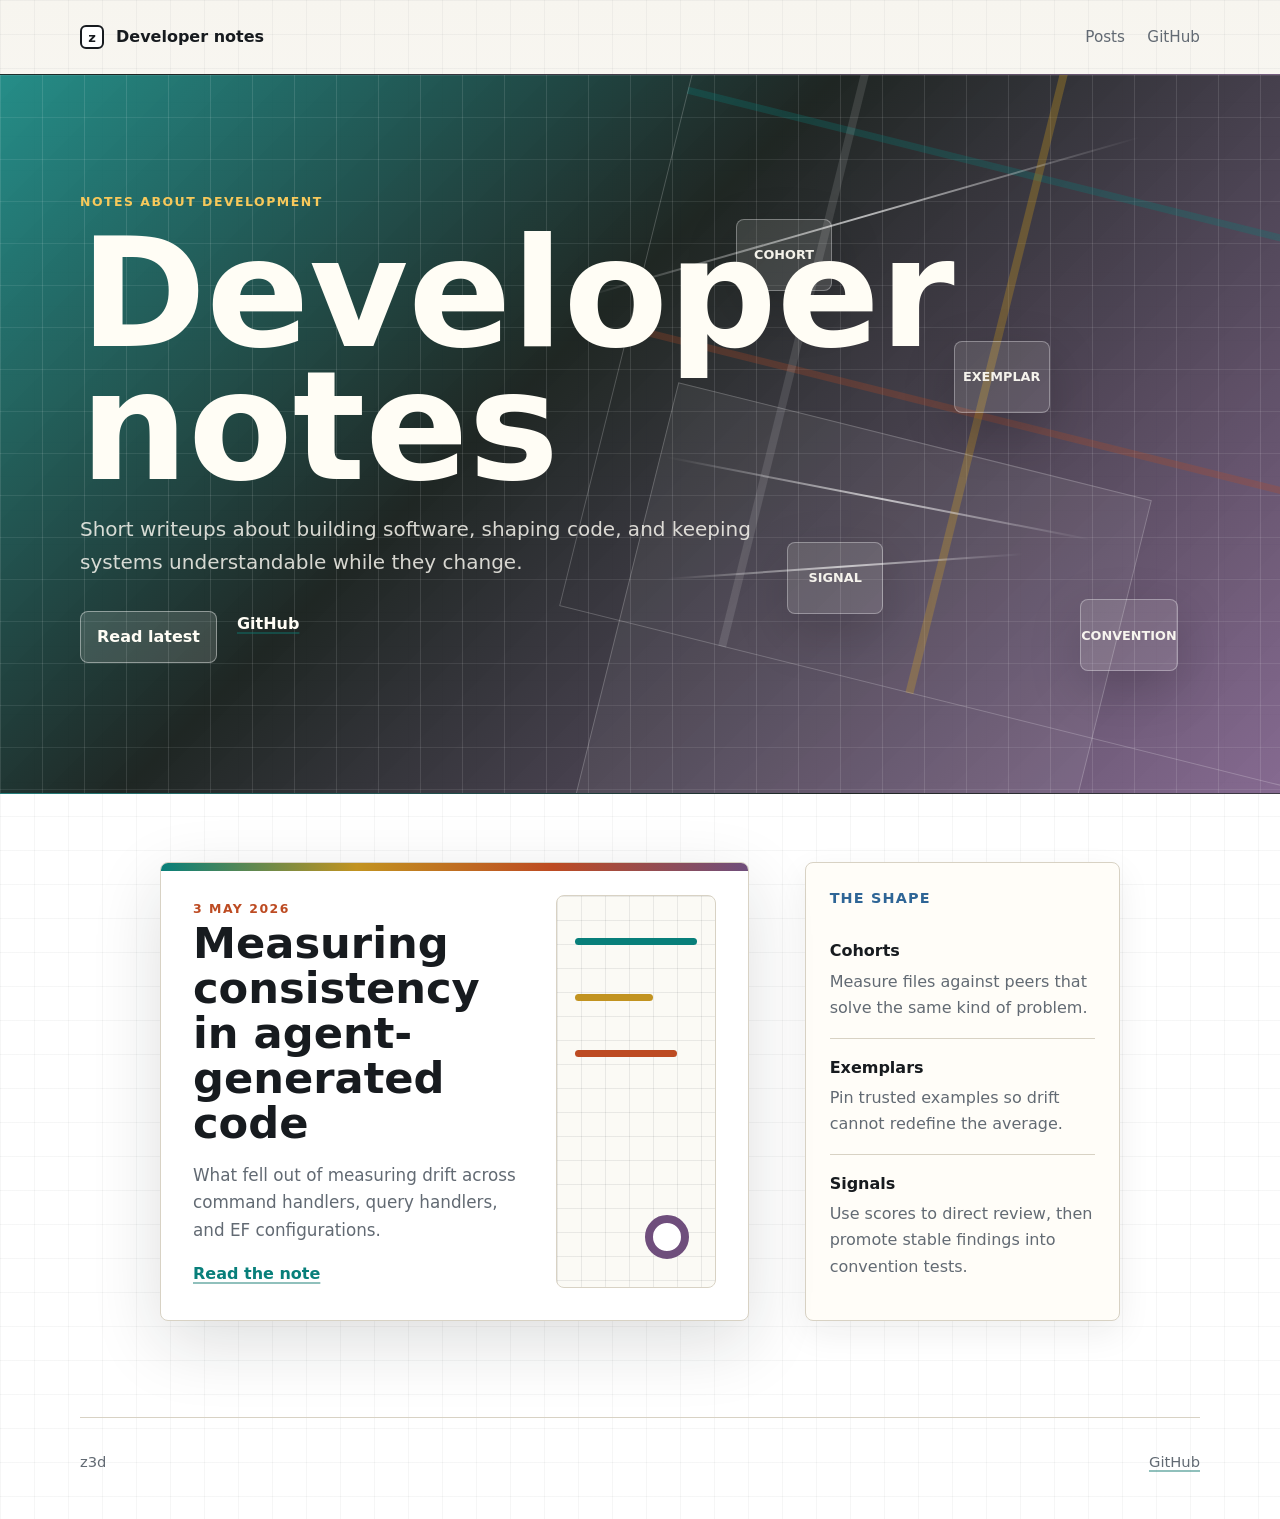
==== commit 66eff2fc: "Use Australian spelling and clarify normalisation" ====
--- a/site/index.html
+++ b/site/index.html
@@ -1,5 +1,5 @@
 <!doctype html>
-<html lang="en">
+<html lang="en-AU">
 <head>
   <meta charset="utf-8">
   <meta name="viewport" content="width=device-width, initial-scale=1">
@@ -48,7 +48,7 @@
     <section class="feature-layout" aria-labelledby="latest-title">
       <article class="post-card">
         <div class="post-card-content">
-          <time class="post-meta" datetime="2026-05-03">May 3, 2026</time>
+          <time class="post-meta" datetime="2026-05-03">3 May 2026</time>
           <h2 id="latest-title">
             <a href="consistency-checks/">Measuring consistency in agent-generated code</a>
           </h2>
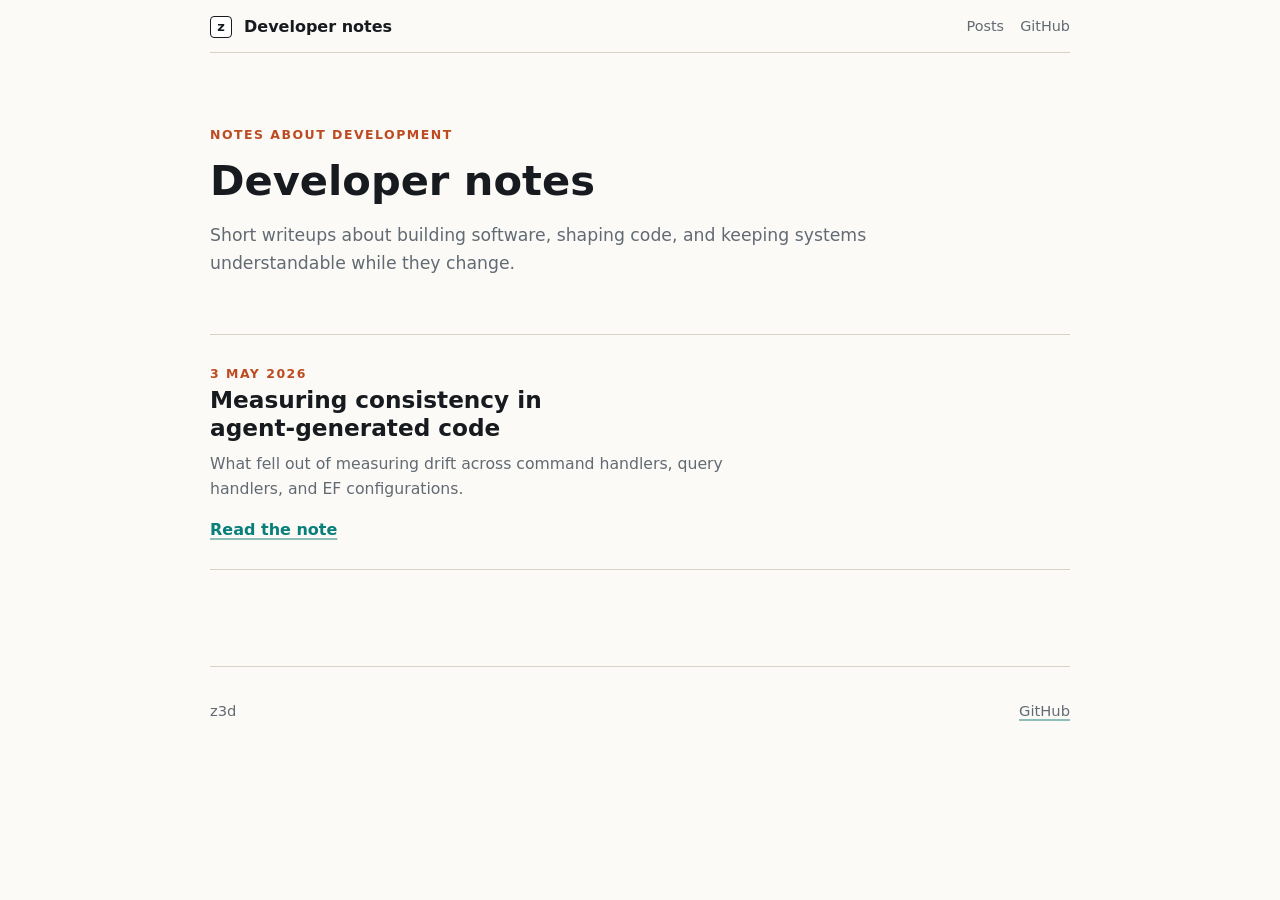
==== commit 0cc30601: "Simplify blog design" ====
--- a/site/index.html
+++ b/site/index.html
@@ -21,67 +21,26 @@
     </nav>
   </header>
 
-  <main>
-    <section class="home-hero">
-      <div class="hero-scene" aria-hidden="true">
-        <div class="trace trace-a"></div>
-        <div class="trace trace-b"></div>
-        <div class="trace trace-c"></div>
-        <span class="scene-node node-a">cohort</span>
-        <span class="scene-node node-b">exemplar</span>
-        <span class="scene-node node-c">signal</span>
-        <span class="scene-node node-d">convention</span>
-      </div>
-      <div class="hero-copy">
-        <p class="eyebrow">Notes about development</p>
-        <h1>Developer notes</h1>
-        <p>
-          Short writeups about building software, shaping code, and keeping systems understandable while they change.
-        </p>
-        <div class="hero-actions" aria-label="Featured links">
-          <a class="primary-link" href="consistency-checks/">Read latest</a>
-          <a href="https://github.com/z3d">GitHub</a>
-        </div>
-      </div>
+  <main class="home-shell">
+    <section class="home-intro">
+      <p class="eyebrow">Notes about development</p>
+      <h1>Developer notes</h1>
+      <p>
+        Short writeups about building software, shaping code, and keeping systems understandable while they change.
+      </p>
     </section>
 
-    <section class="feature-layout" aria-labelledby="latest-title">
-      <article class="post-card">
-        <div class="post-card-content">
-          <time class="post-meta" datetime="2026-05-03">3 May 2026</time>
-          <h2 id="latest-title">
-            <a href="consistency-checks/">Measuring consistency in agent-generated code</a>
-          </h2>
-          <p>
-            What fell out of measuring drift across command handlers, query handlers, and EF configurations.
-          </p>
-          <a class="read-link" href="consistency-checks/">Read the note</a>
-        </div>
-        <div class="post-meter" aria-hidden="true">
-          <span class="meter-line meter-strong"></span>
-          <span class="meter-line meter-soft"></span>
-          <span class="meter-line meter-warn"></span>
-          <span class="meter-dot"></span>
-        </div>
+    <section class="post-list" aria-labelledby="latest-title">
+      <article class="post-list-item">
+        <time class="post-meta" datetime="2026-05-03">3 May 2026</time>
+        <h2 id="latest-title">
+          <a href="consistency-checks/">Measuring consistency in agent-generated code</a>
+        </h2>
+        <p>
+          What fell out of measuring drift across command handlers, query handlers, and EF configurations.
+        </p>
+        <a class="read-link" href="consistency-checks/">Read the note</a>
       </article>
-
-      <aside class="signal-panel" aria-label="Consistency measurement outline">
-        <p class="signal-heading">The shape</p>
-        <dl class="signal-list">
-          <div>
-            <dt>Cohorts</dt>
-            <dd>Measure files against peers that solve the same kind of problem.</dd>
-          </div>
-          <div>
-            <dt>Exemplars</dt>
-            <dd>Pin trusted examples so drift cannot redefine the average.</dd>
-          </div>
-          <div>
-            <dt>Signals</dt>
-            <dd>Use scores to direct review, then promote stable findings into convention tests.</dd>
-          </div>
-        </dl>
-      </aside>
     </section>
   </main>
 
--- a/site/styles.css
+++ b/site/styles.css
@@ -1,19 +1,14 @@
 :root {
   color-scheme: light;
-  --bg: #f7f5ef;
+  --bg: #fbfaf6;
   --paper: #ffffff;
   --ink: #171b1f;
   --muted: #626a73;
   --line: #d8d2c4;
   --teal: #087f7a;
   --rust: #bd4b22;
-  --gold: #c29320;
-  --blue: #2e6596;
-  --plum: #6f4e7c;
-  --night: #111916;
   --soft-teal: #e4f7f4;
   --soft-rust: #fff1e7;
-  --shadow: 0 22px 70px rgb(23 27 31 / 14%);
 }
 
 * {
@@ -26,14 +21,10 @@
 
 body {
   margin: 0;
-  background:
-    linear-gradient(90deg, rgb(23 27 31 / 4%) 1px, transparent 1px),
-    linear-gradient(180deg, rgb(23 27 31 / 4%) 1px, transparent 1px),
-    linear-gradient(180deg, var(--bg) 0%, #fff 52%);
-  background-size: 34px 34px, 34px 34px, auto;
+  background: var(--bg);
   color: var(--ink);
   font-family: ui-sans-serif, system-ui, -apple-system, BlinkMacSystemFont, "Segoe UI", sans-serif;
-  line-height: 1.65;
+  line-height: 1.62;
 }
 
 a {
@@ -49,7 +40,7 @@
 
 .site-header,
 .site-footer {
-  width: min(1120px, calc(100% - 32px));
+  width: min(860px, calc(100% - 32px));
   margin: 0 auto;
 }
 
@@ -58,7 +49,8 @@
   align-items: center;
   justify-content: space-between;
   gap: 1rem;
-  padding: 24px 0;
+  padding: 14px 0 12px;
+  border-bottom: 1px solid var(--line);
 }
 
 .brand {
@@ -66,17 +58,17 @@
   align-items: center;
   gap: 0.75rem;
   color: var(--ink);
-  font-weight: 800;
+  font-weight: 760;
   text-decoration: none;
 }
 
 .brand-mark {
   display: grid;
-  width: 24px;
-  height: 24px;
+  width: 22px;
+  height: 22px;
   place-items: center;
-  border: 2px solid var(--ink);
-  border-radius: 6px;
+  border: 1px solid var(--ink);
+  border-radius: 4px;
   background: var(--paper);
   font-size: 0.82rem;
   line-height: 1;
@@ -85,137 +77,23 @@
 .site-nav {
   display: flex;
   align-items: center;
-  gap: 1.4rem;
-  color: var(--muted);
-  font-size: 0.95rem;
+  gap: 1rem;
+  color: var(--muted);
+  font-size: 0.9rem;
 }
 
 .site-nav a {
   text-decoration: none;
 }
 
-.feature-layout {
-  width: min(960px, calc(100% - 32px));
+.home-shell {
+  width: min(860px, calc(100% - 32px));
   margin: 0 auto;
-}
-
-.home-hero {
-  position: relative;
-  isolation: isolate;
-  min-height: min(720px, calc(100vh - 84px));
-  overflow: hidden;
-  border-top: 1px solid rgb(23 27 31 / 14%);
-  border-bottom: 1px solid rgb(23 27 31 / 14%);
-  background:
-    linear-gradient(135deg, rgb(8 127 122 / 88%) 0%, rgb(17 25 22 / 94%) 42%, rgb(111 78 124 / 84%) 100%);
-  color: #fffdf5;
-}
-
-.hero-scene {
-  position: absolute;
-  inset: 0;
-  z-index: -1;
-  opacity: 0.95;
-  background:
-    linear-gradient(90deg, rgb(255 255 255 / 12%) 1px, transparent 1px),
-    linear-gradient(180deg, rgb(255 255 255 / 9%) 1px, transparent 1px);
-  background-size: 42px 42px;
-}
-
-.hero-scene::before,
-.hero-scene::after {
-  position: absolute;
-  content: "";
-  inset: auto 0 12% auto;
-  width: min(58vw, 760px);
-  height: min(58vw, 760px);
-  border: 1px solid rgb(255 255 255 / 22%);
-  transform: rotate(14deg);
-}
-
-.hero-scene::before {
-  right: -8%;
-  background:
-    linear-gradient(90deg, transparent 0 22%, rgb(255 255 255 / 12%) 22% 23%, transparent 23% 48%, rgb(194 147 32 / 36%) 48% 49%, transparent 49%),
-    linear-gradient(180deg, transparent 0 28%, rgb(8 127 122 / 30%) 28% 29%, transparent 29% 61%, rgb(189 75 34 / 28%) 61% 62%, transparent 62%);
-}
-
-.hero-scene::after {
-  right: 14%;
-  bottom: -18%;
-  width: min(38vw, 520px);
-  height: min(38vw, 520px);
-  background: rgb(255 255 255 / 6%);
-}
-
-.hero-copy {
-  width: min(1120px, calc(100% - 32px));
-  margin: 0 auto;
-  padding: clamp(5rem, 13vh, 8rem) 0 clamp(4rem, 12vh, 7rem);
-}
-
-.trace {
-  position: absolute;
-  height: 2px;
-  transform-origin: left center;
-  background: linear-gradient(90deg, transparent, rgb(255 255 255 / 70%), transparent);
-}
-
-.trace-a {
-  right: 9%;
-  top: 31%;
-  width: 46%;
-  transform: rotate(-16deg);
-}
-
-.trace-b {
-  right: 14%;
-  top: 53%;
-  width: 34%;
-  transform: rotate(11deg);
-}
-
-.trace-c {
-  right: 20%;
-  top: 70%;
-  width: 28%;
-  transform: rotate(-4deg);
-}
-
-.scene-node {
-  position: absolute;
-  display: grid;
-  min-width: 96px;
-  min-height: 72px;
-  place-items: center;
-  border: 1px solid rgb(255 255 255 / 34%);
-  border-radius: 8px;
-  background: rgb(255 253 245 / 12%);
-  box-shadow: 0 18px 52px rgb(0 0 0 / 18%);
-  color: #fffdf5;
-  font-size: 0.8rem;
-  font-weight: 850;
-  text-transform: uppercase;
-}
-
-.node-a {
-  right: 35%;
-  top: 20%;
-}
-
-.node-b {
-  right: 18%;
-  top: 37%;
-}
-
-.node-c {
-  right: 31%;
-  bottom: 25%;
-}
-
-.node-d {
-  right: 8%;
-  bottom: 17%;
+  padding: 4.5rem 0 6rem;
+}
+
+.home-intro {
+  max-width: 660px;
 }
 
 .eyebrow,
@@ -228,152 +106,50 @@
   text-transform: uppercase;
 }
 
-.hero-copy h1,
+.home-intro h1,
 .article h1 {
   margin: 0;
-  font-size: 4.6rem;
-  font-weight: 850;
-  line-height: 0.96;
+  font-size: 2.6rem;
+  font-weight: 780;
+  line-height: 1.05;
   letter-spacing: 0;
 }
 
-.hero-copy h1 {
-  max-width: 8ch;
-  font-size: clamp(4rem, 12vw, 9.5rem);
-  line-height: 0.88;
-}
-
-.hero-copy .eyebrow {
-  color: #f7c95b;
-}
-
-.hero-copy p:not(.eyebrow),
+.home-intro p:not(.eyebrow),
 .dek {
   max-width: 62ch;
   margin: 1.2rem 0 0;
   color: var(--muted);
-  font-size: 1.18rem;
-}
-
-.hero-copy p:not(.eyebrow) {
-  max-width: 54ch;
-  color: rgb(255 253 245 / 82%);
-  font-size: 1.25rem;
-}
-
-.hero-actions {
-  display: flex;
-  flex-wrap: wrap;
-  gap: 0.8rem 1.25rem;
-  margin-top: 2rem;
-  font-weight: 850;
-}
-
-.hero-actions a {
-  color: #fffdf5;
-}
-
-.primary-link {
-  padding: 0.72rem 1rem;
-  border: 1px solid rgb(255 255 255 / 42%);
-  border-radius: 8px;
-  background: rgb(255 253 245 / 14%);
+  font-size: 1.08rem;
+}
+
+.post-list {
+  margin-top: 3.5rem;
+  border-top: 1px solid var(--line);
+}
+
+.post-list-item {
+  padding: 1.6rem 0;
+  border-bottom: 1px solid var(--line);
+}
+
+.post-list-item h2 {
+  max-width: 24ch;
+  margin: 0;
+  font-size: 1.45rem;
+  line-height: 1.2;
+  letter-spacing: 0;
+}
+
+.post-list-item h2 a {
   text-decoration: none;
 }
 
-.feature-layout {
-  display: grid;
-  grid-template-columns: minmax(0, 1.4fr) minmax(260px, 0.75fr);
-  gap: 3.5rem;
-  padding: 4.2rem 0 6rem;
-}
-
-.post-card {
-  position: relative;
-  display: grid;
-  grid-template-columns: minmax(0, 1fr) minmax(160px, 0.42fr);
-  gap: 2rem;
-  overflow: hidden;
-  padding: 2rem;
-  border: 1px solid var(--line);
-  border-radius: 8px;
-  background: var(--paper);
-  box-shadow: var(--shadow);
-}
-
-.post-card::before {
-  position: absolute;
-  content: "";
-  inset: 0 0 auto;
-  height: 8px;
-  background: linear-gradient(90deg, var(--teal), var(--gold), var(--rust), var(--plum));
-}
-
-.post-card h2 {
-  max-width: 18ch;
-  margin: 0;
-  font-size: 2.7rem;
-  line-height: 1.04;
-  letter-spacing: 0;
-}
-
-.post-card h2 a {
-  text-decoration: none;
-}
-
-.post-card p {
+.post-list-item p {
   max-width: 58ch;
-  margin: 1rem 0 0;
-  color: var(--muted);
-  font-size: 1.05rem;
-}
-
-.post-meter {
-  position: relative;
-  min-height: 220px;
-  border: 1px solid var(--line);
-  border-radius: 8px;
-  background:
-    linear-gradient(90deg, rgb(23 27 31 / 8%) 1px, transparent 1px),
-    linear-gradient(180deg, rgb(23 27 31 / 8%) 1px, transparent 1px),
-    #fbfaf5;
-  background-size: 24px 24px;
-}
-
-.meter-line {
-  position: absolute;
-  left: 18px;
-  right: 18px;
-  height: 7px;
-  border-radius: 999px;
-}
-
-.meter-strong {
-  top: 42px;
-  background: var(--teal);
-}
-
-.meter-soft {
-  top: 98px;
-  right: 62px;
-  background: var(--gold);
-}
-
-.meter-warn {
-  top: 154px;
-  right: 38px;
-  background: var(--rust);
-}
-
-.meter-dot {
-  position: absolute;
-  right: 26px;
-  bottom: 28px;
-  width: 44px;
-  height: 44px;
-  border: 8px solid var(--plum);
-  border-radius: 50%;
-  background: #fff;
+  margin: 0.55rem 0 0;
+  color: var(--muted);
+  font-size: 0.98rem;
 }
 
 .read-link,
@@ -388,68 +164,24 @@
   margin: 0 0 2rem;
 }
 
-.signal-panel {
-  align-self: stretch;
-  padding: 1.5rem;
-  border: 1px solid var(--line);
-  border-radius: 8px;
-  background: #fffdf8;
-  box-shadow: 0 12px 34px rgb(23 27 31 / 7%);
-}
-
-.signal-heading {
-  margin: 0 0 0.75rem;
-  color: var(--blue);
-  font-size: 0.9rem;
-  font-weight: 850;
-  letter-spacing: 0.08em;
-  text-transform: uppercase;
-}
-
-.signal-list {
-  margin: 0;
-}
-
-.signal-list div {
-  padding: 1rem 0;
-  border-top: 1px solid var(--line);
-}
-
-.signal-list div:first-child {
-  border-top: 0;
-}
-
-.signal-list dt {
-  color: var(--ink);
-  font-weight: 850;
-}
-
-.signal-list dd {
-  margin: 0.25rem 0 0;
-  color: var(--muted);
-}
-
 .article-shell {
-  width: min(920px, calc(100% - 32px));
+  width: min(820px, calc(100% - 32px));
   margin: 0 auto;
-  padding: 3rem 0 5.5rem;
+  padding: 2.4rem 0 5rem;
 }
 
 .article {
-  padding: clamp(1.2rem, 4vw, 3rem);
-  border: 1px solid var(--line);
-  border-radius: 8px;
-  background: rgb(255 255 255 / 92%);
-  box-shadow: var(--shadow);
+  padding: 0;
 }
 
 .article-header {
-  margin-bottom: 2.2rem;
+  margin-bottom: 1.8rem;
 }
 
 .article h1 {
-  max-width: 12ch;
-  font-size: clamp(2.85rem, 7vw, 5.4rem);
+  max-width: 16ch;
+  font-size: clamp(2.1rem, 5vw, 3.4rem);
+  line-height: 1.08;
 }
 
 .article h2 {
@@ -479,7 +211,7 @@
 }
 
 .byline {
-  margin: 1rem 0 0;
+  margin: 0.7rem 0 0;
   color: var(--muted);
   font-size: 0.95rem;
   font-weight: 750;
@@ -526,70 +258,6 @@
   color: inherit;
 }
 
-.article-visual {
-  display: grid;
-  grid-template-columns: repeat(3, minmax(0, 1fr));
-  gap: 10px;
-  margin: 0 0 2.5rem;
-  padding: 44px 14px 14px;
-  border: 1px solid var(--line);
-  border-radius: 8px;
-  background:
-    linear-gradient(90deg, rgb(23 27 31 / 8%) 1px, transparent 1px),
-    linear-gradient(180deg, rgb(23 27 31 / 8%) 1px, transparent 1px),
-    linear-gradient(135deg, #fffdf8 0%, #f5efe3 100%);
-  background-size: 28px 28px;
-  position: relative;
-}
-
-.article-visual figcaption {
-  position: absolute;
-  top: 14px;
-  left: 14px;
-  margin: 0;
-  color: var(--muted);
-  font-size: 0.78rem;
-  font-weight: 850;
-  letter-spacing: 0.1em;
-  text-transform: uppercase;
-}
-
-.loop-node {
-  display: grid;
-  min-height: 118px;
-  align-content: center;
-  justify-items: start;
-  padding: 1rem;
-  border-radius: 8px;
-  color: #fff;
-  font-weight: 850;
-  line-height: 1.2;
-  text-align: left;
-}
-
-.loop-node span {
-  display: grid;
-  width: 28px;
-  height: 28px;
-  margin-bottom: 1rem;
-  place-items: center;
-  border: 1px solid rgb(255 255 255 / 58%);
-  border-radius: 50%;
-  font-size: 0.8rem;
-}
-
-.node-rule {
-  background: var(--teal);
-}
-
-.node-signal {
-  background: var(--gold);
-}
-
-.node-review {
-  background: var(--blue);
-}
-
 .redirect-page {
   width: min(680px, calc(100% - 32px));
   margin: 0 auto;
@@ -620,89 +288,38 @@
     flex-direction: column;
   }
 
-  .hero-copy h1 {
-    font-size: 3.4rem;
-  }
-
-  .feature-layout {
-    grid-template-columns: 1fr;
-    gap: 2rem;
-  }
-
-  .post-card h2 {
-    font-size: 2.35rem;
-  }
-
-  .signal-panel {
-    padding: 1.2rem 0 0;
-    border-top: 1px solid var(--line);
-    border-right: 0;
-    border-bottom: 0;
-    border-left: 0;
-    box-shadow: none;
-    background: transparent;
+  .home-shell {
+    padding: 3.5rem 0 5rem;
   }
 
   .article h1 {
-    font-size: 3.2rem;
+    font-size: 2.65rem;
   }
 }
 
 @media (max-width: 520px) {
   .site-header,
   .site-footer,
-  .feature-layout,
+  .home-shell,
   .article-shell,
   .redirect-page {
     width: min(100% - 24px, 1120px);
   }
 
-  .home-hero {
-    min-height: auto;
-  }
-
-  .hero-copy {
-    padding: 4rem 0;
-  }
-
-  .hero-copy h1 {
-    font-size: 2.6rem;
-  }
-
-  .hero-copy p:not(.eyebrow),
+  .home-intro h1 {
+    font-size: 2.2rem;
+  }
+
+  .home-intro p:not(.eyebrow),
   .dek {
     font-size: 1.05rem;
   }
 
-  .scene-node {
-    opacity: 0.14;
-  }
-
-  .trace {
-    opacity: 0.42;
-  }
-
-  .post-card {
-    grid-template-columns: 1fr;
-  }
-
-  .feature-layout {
-    padding-bottom: 4rem;
-  }
-
-  .post-card {
-    padding: 1.25rem;
-  }
-
-  .post-card h2 {
-    font-size: 2rem;
+  .post-list-item h2 {
+    font-size: 1.28rem;
   }
 
   .article h1 {
-    font-size: 2.6rem;
-  }
-
-  .article-visual {
-    grid-template-columns: 1fr;
-  }
-}
+    font-size: 2.2rem;
+  }
+}
